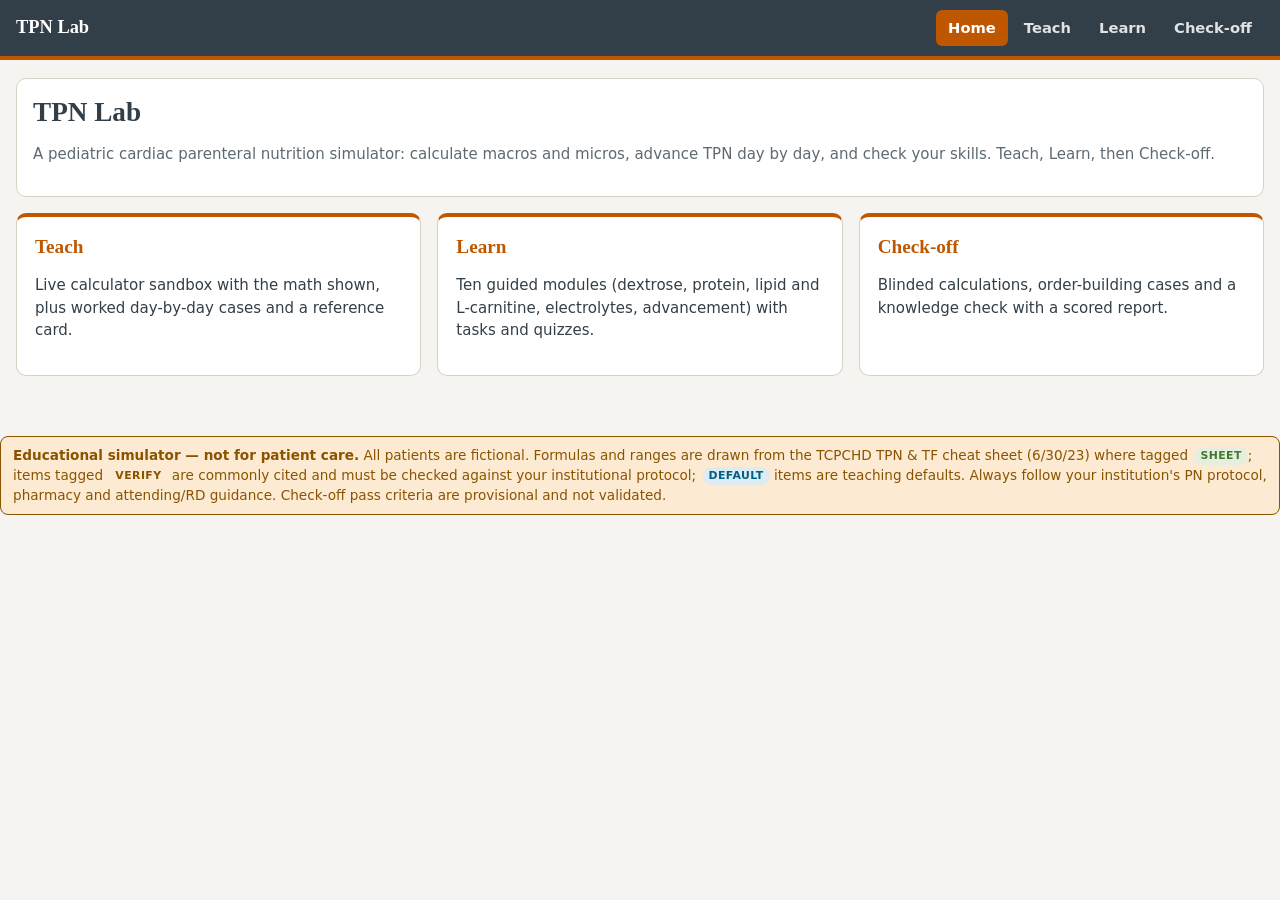
==== index.html @ 73de2a22 "Add TPN Lab: Teach/Learn/Check-off pediatric cardiac PN simulator Engine verified against the cheat " ====
<!DOCTYPE html><html lang="en"><head><meta charset="utf-8"><meta name="viewport" content="width=device-width,initial-scale=1"><title>TPN Lab</title><meta name="theme-color" content="#333F48"><style>
/* CICU TPN Lab — palette & type follow UT Austin / Dell Medical School guidance used in the other Pulse Lab sims:
   burnt orange #BF5700, charcoal #333F48, limestone #D6D2C4, shade #9CADB7; Libre Franklin + Charis SIL. */
:root{
  color-scheme: light;
  --room:#F5F4F0; --panel:#FFFFFF; --panel2:#F2F0EA; --ink:#333F48; --ink2:#5E6A72; --line:#D6D2C4;
  --accent:#BF5700; --accent-ink:#FFFFFF; --charcoal:#333F48; --shade:#9CADB7;
  --ok:#3F7A2E; --ok-bg:#E6EFDF; --warn:#8A5300; --warn-bg:#FCEBD2; --crit:#9B1C1C; --crit-bg:#F8DEDE; --info:#005F86; --info-bg:#DDEBF2;
  --dex:#D98A1F; --aa:#3E7C9A; --il:#B5547A; --ent:#6C8F4E;
  --font:'Libre Franklin',system-ui,Arial,sans-serif; --serif:'Charis SIL',Georgia,serif; --mono:ui-monospace,SFMono-Regular,Menlo,Consolas,monospace;
}
@media (prefers-color-scheme: dark){
  :root{ color-scheme: dark; --room:#1C2126; --panel:#252C32; --panel2:#2E363D; --ink:#ECEAE4; --ink2:#AEB6BC; --line:#3E4851;
    --ok:#9CCB84; --ok-bg:#24331F; --warn:#F8B866; --warn-bg:#3A2C17; --crit:#F5A3A3; --crit-bg:#432225; --info:#6FB7D6; --info-bg:#1F3340; }
}
*{box-sizing:border-box}
html{-webkit-text-size-adjust:100%}
body{margin:0;background:var(--room);color:var(--ink);font:15px/1.5 var(--font)}
h1,h2,h3{font-family:var(--serif);line-height:1.25;margin:0 0 .5em}
h1{font-size:1.7rem} h2{font-size:1.3rem} h3{font-size:1.05rem;margin-top:1.2em}
a{color:var(--accent)}
.top{background:var(--charcoal);color:#fff;border-bottom:4px solid var(--accent)}
.top .in{max-width:1280px;margin:0 auto;padding:10px 16px;display:flex;gap:16px;align-items:center;flex-wrap:wrap}
.brand{font-family:var(--serif);font-weight:700;font-size:1.15rem;color:#fff;text-decoration:none;margin-right:auto}
.top nav{display:flex;gap:4px;flex-wrap:wrap}
.top nav a{color:#fff;text-decoration:none;padding:7px 12px;border-radius:6px;font-weight:600;font-size:.92rem;opacity:.85}
.top nav a:hover,.top nav a:focus-visible{opacity:1;background:rgba(255,255,255,.12);outline:none}
.top nav a[aria-current=page]{background:var(--accent);opacity:1}
main{max-width:1280px;margin:0 auto;padding:18px 16px 60px}
.card{background:var(--panel);border:1px solid var(--line);border-radius:10px;padding:16px;margin-bottom:16px}
.card>h2:first-child,.card>h3:first-child{margin-top:0}
.lede{color:var(--ink2);margin:.25em 0 1em}
.muted{color:var(--ink2)} .small{font-size:.85rem} .mono{font-family:var(--mono)}
.disclaimer{background:var(--warn-bg);color:var(--warn);border:1px solid var(--warn);border-radius:8px;padding:8px 12px;font-size:.85rem;margin:0 0 16px}
.tag{display:inline-block;font-size:.68rem;font-weight:700;text-transform:uppercase;letter-spacing:.04em;padding:1px 6px;border-radius:999px;vertical-align:middle;margin-left:2px}
.tag-s{background:var(--ok-bg);color:var(--ok)} .tag-c{background:var(--warn-bg);color:var(--warn)} .tag-d{background:var(--info-bg);color:var(--info)}

/* buttons / inputs */
button,.btn{font:inherit;font-weight:600;border-radius:8px;border:1px solid var(--line);background:var(--panel);color:var(--ink);padding:9px 14px;cursor:pointer;min-height:40px}
button:hover{border-color:var(--accent)} button:focus-visible,input:focus-visible,select:focus-visible,summary:focus-visible{outline:3px solid var(--shade);outline-offset:1px}
button.primary{background:var(--accent);border-color:var(--accent);color:var(--accent-ink)} button.primary:hover{filter:brightness(1.08)}
button.ghost{background:transparent} button:disabled{opacity:.5;cursor:not-allowed}
input[type=number],input[type=text],select{font:inherit;color:var(--ink);background:var(--panel);border:1px solid var(--line);border-radius:6px;padding:8px 9px;width:100%;min-height:40px}
input[type=checkbox]{width:20px;height:20px;accent-color:var(--accent)}
label{font-size:.82rem;font-weight:600;color:var(--ink2);display:block;margin-bottom:3px}
.row{display:grid;gap:10px;grid-template-columns:repeat(auto-fit,minmax(130px,1fr))}
.row.two{grid-template-columns:1fr 1fr}
.unit{font-weight:400;color:var(--ink2)}
.chk{display:flex;gap:8px;align-items:center;margin:6px 0;font-weight:500;color:var(--ink)}
.seg{display:inline-flex;border:1px solid var(--line);border-radius:8px;overflow:hidden}
.seg button{border:0;border-radius:0;min-height:34px;padding:5px 10px;font-size:.82rem}
.seg button[aria-pressed=true]{background:var(--charcoal);color:#fff}

/* workspace */
.ws{display:grid;gap:16px;grid-template-columns:minmax(300px,380px) 1fr;align-items:start}
@media (max-width:980px){.ws{grid-template-columns:1fr}}
.ws-in .grp{border-top:1px solid var(--line);margin-top:12px;padding-top:10px}
.ws-in .grp:first-child{border:0;margin:0;padding:0}
.grp-t{font-family:var(--serif);font-weight:700;font-size:.9rem;margin-bottom:6px}
.lytes{display:grid;grid-template-columns:1fr 92px 64px;gap:6px 8px;align-items:center}
.lytes .nm{font-size:.88rem} .lytes .bag{font-family:var(--mono);font-size:.78rem;color:var(--ink2);text-align:right}
.lytes input{padding:6px 8px;min-height:36px}
.tiles{display:grid;gap:10px;grid-template-columns:repeat(auto-fit,minmax(150px,1fr))}
.tile{background:var(--panel2);border:1px solid var(--line);border-radius:8px;padding:10px 12px;border-top:4px solid var(--shade)}
.tile .k{font-size:.72rem;font-weight:700;text-transform:uppercase;letter-spacing:.04em;color:var(--ink2)}
.tile .v{font-family:var(--mono);font-size:1.5rem;font-weight:600;line-height:1.2}
.tile .s{font-size:.75rem;color:var(--ink2)}
.tile.ok{border-top-color:var(--ok)} .tile.low{border-top-color:var(--info)} .tile.high{border-top-color:var(--warn)} .tile.crit{border-top-color:var(--crit)}
.badge{display:inline-block;font-size:.7rem;font-weight:700;padding:1px 8px;border-radius:999px;margin-left:4px}
.b-ok{background:var(--ok-bg);color:var(--ok)} .b-low{background:var(--info-bg);color:var(--info)} .b-high{background:var(--warn-bg);color:var(--warn)} .b-crit{background:var(--crit-bg);color:var(--crit)}
.bar{display:flex;height:22px;border-radius:6px;overflow:hidden;background:var(--panel2);border:1px solid var(--line);margin:8px 0 4px}
.bar span{display:block;height:100%} .bar .dex{background:var(--dex)} .bar .aa{background:var(--aa)} .bar .il{background:var(--il)} .bar .ent{background:var(--ent)}
.legend{display:flex;gap:12px;flex-wrap:wrap;font-size:.78rem;color:var(--ink2)}
.legend i{display:inline-block;width:10px;height:10px;border-radius:2px;margin-right:4px;vertical-align:-1px}
table{border-collapse:collapse;width:100%;font-size:.88rem}
th,td{padding:6px 8px;border-bottom:1px solid var(--line);text-align:left;vertical-align:top}
th{font-size:.72rem;text-transform:uppercase;letter-spacing:.04em;color:var(--ink2)}
td.n{font-family:var(--mono);text-align:right;white-space:nowrap}
.scroll{overflow-x:auto}
.flag{border-left:5px solid var(--shade);background:var(--panel2);border-radius:6px;padding:8px 12px;margin:8px 0}
.flag.crit{border-color:var(--crit);background:var(--crit-bg)} .flag.warn{border-color:var(--warn);background:var(--warn-bg)} .flag.info{border-color:var(--info);background:var(--info-bg)}
.flag b{display:block} .flag .why{font-size:.85rem;color:var(--ink2);margin-top:2px}
.sug{display:grid;grid-template-columns:130px 1fr;gap:4px 12px;border-bottom:1px solid var(--line);padding:8px 0;font-size:.9rem}
.sug .a{font-weight:700} .sug .r{grid-column:2;color:var(--ink2);font-size:.82rem}
details{border:1px solid var(--line);border-radius:8px;padding:8px 12px;margin:8px 0;background:var(--panel)}
details>summary{cursor:pointer;font-weight:700}
.math .step{border-bottom:1px solid var(--line);padding:8px 0}
.math .t{font-weight:700} .math .f{font-family:var(--mono);font-size:.82rem;color:var(--ink2)} .math .n{font-family:var(--mono);font-size:.92rem}
.math .why{font-size:.82rem;color:var(--ink2)}

/* labs */
.labs{display:grid;gap:6px;grid-template-columns:repeat(auto-fill,minmax(112px,1fr))}
.lab{border:1px solid var(--line);background:var(--panel2);border-radius:6px;padding:6px 8px}
.lab .k{font-size:.7rem;color:var(--ink2);font-weight:700} .lab .v{font-family:var(--mono);font-size:1.05rem}
.lab .r{font-size:.66rem;color:var(--ink2)}
.lab.low{border-color:var(--info);background:var(--info-bg)} .lab.high{border-color:var(--warn);background:var(--warn-bg)}
.lab .d{font-size:.7rem}

/* day tabs, steppers */
.days{display:flex;gap:6px;flex-wrap:wrap;margin-bottom:12px}
.days button{min-height:36px;padding:5px 12px}
.days button[aria-current=true]{background:var(--charcoal);color:#fff;border-color:var(--charcoal)}
.days button.done::after{content:' ✓';color:var(--ok)}
.days button[aria-current=true].done::after{color:#fff}
.story{border-left:5px solid var(--accent);padding:6px 12px;background:var(--panel2);border-radius:6px;margin:10px 0}
.actions{display:flex;gap:10px;flex-wrap:wrap;margin-top:12px}
.callout{background:var(--info-bg);border:1px solid var(--info);color:var(--ink);border-radius:8px;padding:10px 14px;margin:10px 0}
.callout.good{background:var(--ok-bg);border-color:var(--ok)} .callout.bad{background:var(--crit-bg);border-color:var(--crit)}
.res{list-style:none;margin:8px 0;padding:0} .res li{padding:3px 0}
.res li::before{content:'○ ';color:var(--ink2)} .res li.ok::before{content:'✓ ';color:var(--ok);font-weight:700} .res li.no::before{content:'✗ ';color:var(--crit);font-weight:700}

/* learn layout */
.learn{display:grid;grid-template-columns:260px 1fr;gap:16px;align-items:start}
@media (max-width:860px){.learn{grid-template-columns:1fr}}
.side{position:sticky;top:8px} @media (max-width:860px){.side{position:static}}
.side ol,.side ul{list-style:none;margin:0;padding:0}
.side button{display:flex;width:100%;text-align:left;justify-content:space-between;gap:8px;margin-bottom:6px}
.side button[aria-current=true]{background:var(--charcoal);color:#fff;border-color:var(--charcoal)}
.prog{height:8px;background:var(--panel2);border-radius:999px;overflow:hidden;margin:6px 0 12px} .prog i{display:block;height:100%;background:var(--accent)}
.opt{display:flex;gap:10px;align-items:flex-start;padding:8px 10px;border:1px solid var(--line);border-radius:8px;margin:6px 0;cursor:pointer;background:var(--panel)}
.opt:hover{border-color:var(--accent)} .opt input{margin-top:3px}
.opt.right{background:var(--ok-bg);border-color:var(--ok)} .opt.wrong{background:var(--crit-bg);border-color:var(--crit)}
.hero{display:grid;gap:16px;grid-template-columns:repeat(auto-fit,minmax(240px,1fr))}
a.tilecard{display:block;background:var(--panel);border:1px solid var(--line);border-top:4px solid var(--accent);border-radius:10px;padding:18px;color:inherit;text-decoration:none}
a.tilecard:hover,a.tilecard:focus-visible{border-color:var(--accent);outline:none}
a.tilecard h2{color:var(--accent);margin:0 0 4px;font-size:1.2rem}
.score{font-family:var(--mono);font-size:2rem;font-weight:700}
.pass{color:var(--ok)} .fail{color:var(--crit)}
.sticky-sum{position:sticky;top:0;z-index:5;background:var(--panel);border:1px solid var(--line);border-radius:8px;padding:6px 10px;margin-bottom:12px;display:none;gap:14px;font-size:.82rem;font-family:var(--mono);flex-wrap:wrap}
@media (max-width:980px){.sticky-sum{display:flex}}
@media print{.top,.actions,.side,button{display:none!important} body{background:#fff}}
.ws>*,.row>*,.tiles>*{min-width:0}
@media (max-width:980px){.ws{grid-template-columns:minmax(0,1fr)}}
.row.two{grid-template-columns:minmax(0,1fr) minmax(0,1fr)}

</style></head><body><main id="app"><div class="card"><h1>TPN Lab</h1><p class="lede">A pediatric cardiac parenteral nutrition simulator: calculate macros and micros, advance TPN day by day, and check your skills. Teach, Learn, then Check-off.</p></div>
<div class="hero"><a class="tilecard" href="teach.html"><h2>Teach</h2><p>Live calculator sandbox with the math shown, plus worked day-by-day cases and a reference card.</p></a>
<a class="tilecard" href="learn.html"><h2>Learn</h2><p>Ten guided modules (dextrose, protein, lipid and L-carnitine, electrolytes, advancement) with tasks and quizzes.</p></a>
<a class="tilecard" href="check.html"><h2>Check-off</h2><p>Blinded calculations, order-building cases and a knowledge check with a scored report.</p></a></div></main>
<script>
/* Page chrome: header nav + disclaimer footer. */
(function (root) {
  'use strict';
  const PAGES = [['index.html', 'Home', 'home'], ['teach.html', 'Teach', 'teach'], ['learn.html', 'Learn', 'learn'], ['check.html', 'Check-off', 'check']];
  function mount(active) {
    const top = document.createElement('header'); top.className = 'top';
    top.innerHTML = `<div class="in"><a class="brand" href="index.html">TPN Lab</a><nav aria-label="Primary">${PAGES.map(p => `<a href="${p[0]}" ${p[2] === active ? 'aria-current="page"' : ''}>${p[1]}</a>`).join('')}</nav></div>`;
    document.body.insertBefore(top, document.body.firstChild);
    const ft = document.createElement('footer'); ft.className = 'disclaimer';
    ft.innerHTML = '<b>Educational simulator — not for patient care.</b> All patients are fictional. Formulas and ranges are drawn from the TCPCHD TPN &amp; TF cheat sheet (6/30/23) where tagged <span class="tag tag-s">sheet</span>; items tagged <span class="tag tag-c">verify</span> are commonly cited and must be checked against your institutional protocol; <span class="tag tag-d">default</span> items are teaching defaults. Always follow your institution\'s PN protocol, pharmacy and attending/RD guidance. Check-off pass criteria are provisional and not validated.';
    document.body.appendChild(ft);
  }
  root.TPNShell = { mount };
})(window);

TPNShell.mount('home');
</script></body></html>
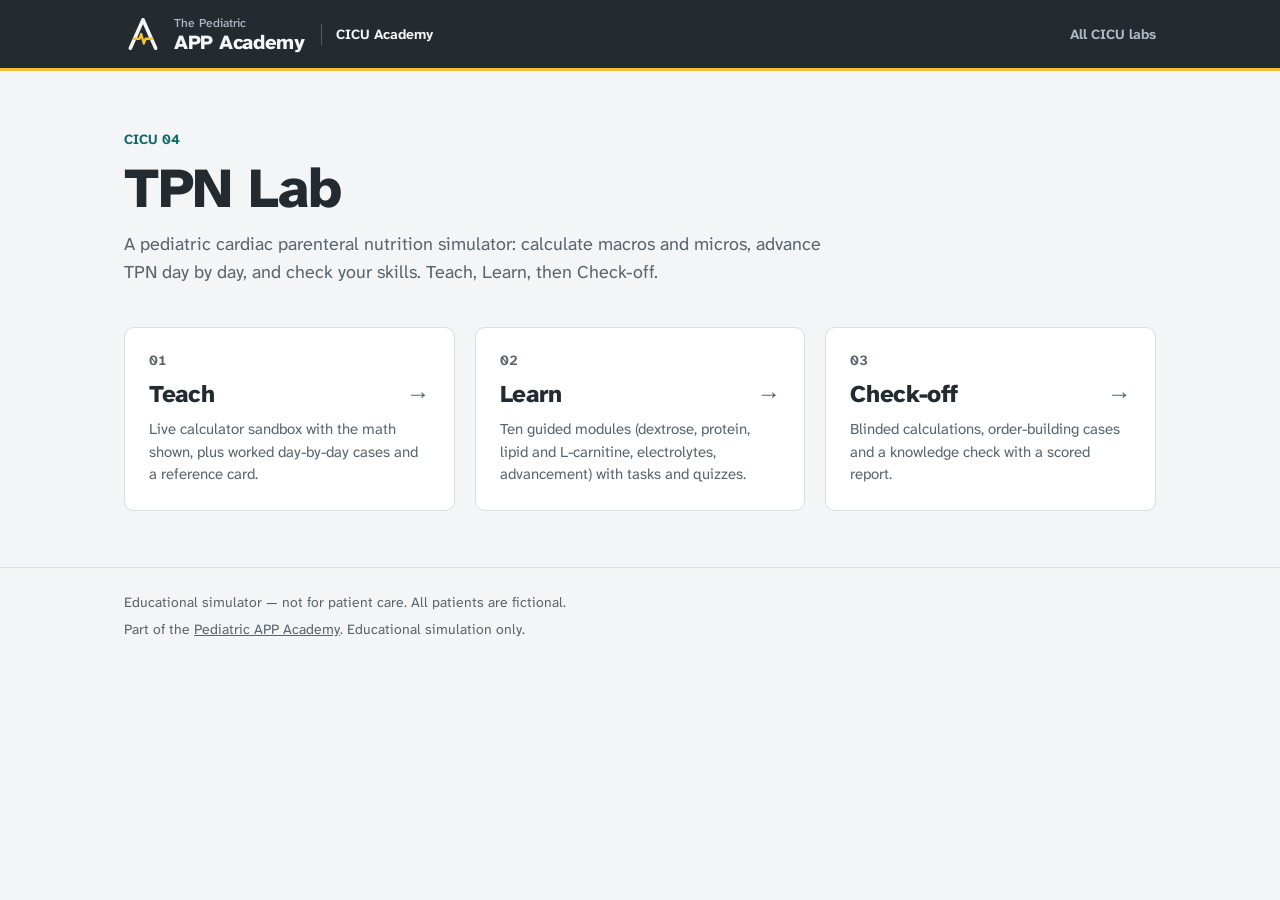
==== commit a4120127: "Re-skin with Pediatric APP Academy branding Charcoal and marker-yellow theme, Atkinson Hyperlegible " ====
--- a/index.html
+++ b/index.html
@@ -1,157 +1,71 @@
-<!DOCTYPE html><html lang="en"><head><meta charset="utf-8"><meta name="viewport" content="width=device-width,initial-scale=1"><title>TPN Lab</title><meta name="theme-color" content="#333F48"><style>
-/* CICU TPN Lab — palette & type follow UT Austin / Dell Medical School guidance used in the other Pulse Lab sims:
-   burnt orange #BF5700, charcoal #333F48, limestone #D6D2C4, shade #9CADB7; Libre Franklin + Charis SIL. */
-:root{
-  color-scheme: light;
-  --room:#F5F4F0; --panel:#FFFFFF; --panel2:#F2F0EA; --ink:#333F48; --ink2:#5E6A72; --line:#D6D2C4;
-  --accent:#BF5700; --accent-ink:#FFFFFF; --charcoal:#333F48; --shade:#9CADB7;
-  --ok:#3F7A2E; --ok-bg:#E6EFDF; --warn:#8A5300; --warn-bg:#FCEBD2; --crit:#9B1C1C; --crit-bg:#F8DEDE; --info:#005F86; --info-bg:#DDEBF2;
-  --dex:#D98A1F; --aa:#3E7C9A; --il:#B5547A; --ent:#6C8F4E;
-  --font:'Libre Franklin',system-ui,Arial,sans-serif; --serif:'Charis SIL',Georgia,serif; --mono:ui-monospace,SFMono-Regular,Menlo,Consolas,monospace;
-}
-@media (prefers-color-scheme: dark){
-  :root{ color-scheme: dark; --room:#1C2126; --panel:#252C32; --panel2:#2E363D; --ink:#ECEAE4; --ink2:#AEB6BC; --line:#3E4851;
-    --ok:#9CCB84; --ok-bg:#24331F; --warn:#F8B866; --warn-bg:#3A2C17; --crit:#F5A3A3; --crit-bg:#432225; --info:#6FB7D6; --info-bg:#1F3340; }
-}
+<!DOCTYPE html>
+<html lang="en">
+<head>
+<meta charset="utf-8">
+<meta name="viewport" content="width=device-width, initial-scale=1">
+<title>TPN Lab · Pediatric APP Academy</title>
+<meta name="description" content="A pediatric cardiac parenteral nutrition simulator: calculate macros and micros, advance TPN day by day, and check your skills. Teach, Learn, then Check-off.">
+<meta name="theme-color" content="#232A30">
+<link rel="icon" href="data:image/svg+xml,<svg xmlns=%27http://www.w3.org/2000/svg%27 width='36' height='36' viewBox='0 0 48 48' aria-hidden='true'><path d='M8 42 L24 6 L40 42' fill='none' stroke='%23232A30' stroke-width='4.5' stroke-linejoin='round' stroke-linecap='round'/><path d='M12.5 30 H19.5 L21.75 24 L25 36 L27.25 30 H35.5' fill='none' stroke='%23A57A00' stroke-width='3' stroke-linejoin='round' stroke-linecap='round'/></svg>">
+<link rel="preconnect" href="https://fonts.googleapis.com"><link rel="preconnect" href="https://fonts.gstatic.com" crossorigin>
+<link href="https://fonts.googleapis.com/css2?family=Atkinson+Hyperlegible+Next:wght@400;500;700;800&display=swap" rel="stylesheet">
+<!-- Generated by pediatric-app-academy/tools/landing.py — edit there, not here. -->
+<style>
+:root{--paper:#F4F5F6;--surface:#FFFFFF;--sunken:#E9ECEE;--ink:#232A30;--muted:#5A646C;--line:#DADFE3;--action:#232A30;--on-action:#FFFFFF;--tint:#E6E9EC;
+--deep:#232A30;--deep-ink:#F4F5F6;--deep-muted:#AEB8C1;--hl:#F2C230;--hl-deep:#A57A00;--hl-tint:#FBF0CC;--cicu:#0E6B66;--cicu-tint:#DDEFEC;color-scheme:light}
+@media (prefers-color-scheme:dark){:root{--paper:#14191E;--surface:#1C232A;--sunken:#232B33;--ink:#E8ECEF;--muted:#9FAAB4;--line:#313B45;--action:#F2C230;--on-action:#14191E;--tint:#2A3239;
+--deep:#26313B;--hl-deep:#F2C230;--hl-tint:#3A3424;--cicu:#4CC2B6;--cicu-tint:#163B39;color-scheme:dark}}
 *{box-sizing:border-box}
-html{-webkit-text-size-adjust:100%}
-body{margin:0;background:var(--room);color:var(--ink);font:15px/1.5 var(--font)}
-h1,h2,h3{font-family:var(--serif);line-height:1.25;margin:0 0 .5em}
-h1{font-size:1.7rem} h2{font-size:1.3rem} h3{font-size:1.05rem;margin-top:1.2em}
-a{color:var(--accent)}
-.top{background:var(--charcoal);color:#fff;border-bottom:4px solid var(--accent)}
-.top .in{max-width:1280px;margin:0 auto;padding:10px 16px;display:flex;gap:16px;align-items:center;flex-wrap:wrap}
-.brand{font-family:var(--serif);font-weight:700;font-size:1.15rem;color:#fff;text-decoration:none;margin-right:auto}
-.top nav{display:flex;gap:4px;flex-wrap:wrap}
-.top nav a{color:#fff;text-decoration:none;padding:7px 12px;border-radius:6px;font-weight:600;font-size:.92rem;opacity:.85}
-.top nav a:hover,.top nav a:focus-visible{opacity:1;background:rgba(255,255,255,.12);outline:none}
-.top nav a[aria-current=page]{background:var(--accent);opacity:1}
-main{max-width:1280px;margin:0 auto;padding:18px 16px 60px}
-.card{background:var(--panel);border:1px solid var(--line);border-radius:10px;padding:16px;margin-bottom:16px}
-.card>h2:first-child,.card>h3:first-child{margin-top:0}
-.lede{color:var(--ink2);margin:.25em 0 1em}
-.muted{color:var(--ink2)} .small{font-size:.85rem} .mono{font-family:var(--mono)}
-.disclaimer{background:var(--warn-bg);color:var(--warn);border:1px solid var(--warn);border-radius:8px;padding:8px 12px;font-size:.85rem;margin:0 0 16px}
-.tag{display:inline-block;font-size:.68rem;font-weight:700;text-transform:uppercase;letter-spacing:.04em;padding:1px 6px;border-radius:999px;vertical-align:middle;margin-left:2px}
-.tag-s{background:var(--ok-bg);color:var(--ok)} .tag-c{background:var(--warn-bg);color:var(--warn)} .tag-d{background:var(--info-bg);color:var(--info)}
-
-/* buttons / inputs */
-button,.btn{font:inherit;font-weight:600;border-radius:8px;border:1px solid var(--line);background:var(--panel);color:var(--ink);padding:9px 14px;cursor:pointer;min-height:40px}
-button:hover{border-color:var(--accent)} button:focus-visible,input:focus-visible,select:focus-visible,summary:focus-visible{outline:3px solid var(--shade);outline-offset:1px}
-button.primary{background:var(--accent);border-color:var(--accent);color:var(--accent-ink)} button.primary:hover{filter:brightness(1.08)}
-button.ghost{background:transparent} button:disabled{opacity:.5;cursor:not-allowed}
-input[type=number],input[type=text],select{font:inherit;color:var(--ink);background:var(--panel);border:1px solid var(--line);border-radius:6px;padding:8px 9px;width:100%;min-height:40px}
-input[type=checkbox]{width:20px;height:20px;accent-color:var(--accent)}
-label{font-size:.82rem;font-weight:600;color:var(--ink2);display:block;margin-bottom:3px}
-.row{display:grid;gap:10px;grid-template-columns:repeat(auto-fit,minmax(130px,1fr))}
-.row.two{grid-template-columns:1fr 1fr}
-.unit{font-weight:400;color:var(--ink2)}
-.chk{display:flex;gap:8px;align-items:center;margin:6px 0;font-weight:500;color:var(--ink)}
-.seg{display:inline-flex;border:1px solid var(--line);border-radius:8px;overflow:hidden}
-.seg button{border:0;border-radius:0;min-height:34px;padding:5px 10px;font-size:.82rem}
-.seg button[aria-pressed=true]{background:var(--charcoal);color:#fff}
-
-/* workspace */
-.ws{display:grid;gap:16px;grid-template-columns:minmax(300px,380px) 1fr;align-items:start}
-@media (max-width:980px){.ws{grid-template-columns:1fr}}
-.ws-in .grp{border-top:1px solid var(--line);margin-top:12px;padding-top:10px}
-.ws-in .grp:first-child{border:0;margin:0;padding:0}
-.grp-t{font-family:var(--serif);font-weight:700;font-size:.9rem;margin-bottom:6px}
-.lytes{display:grid;grid-template-columns:1fr 92px 64px;gap:6px 8px;align-items:center}
-.lytes .nm{font-size:.88rem} .lytes .bag{font-family:var(--mono);font-size:.78rem;color:var(--ink2);text-align:right}
-.lytes input{padding:6px 8px;min-height:36px}
-.tiles{display:grid;gap:10px;grid-template-columns:repeat(auto-fit,minmax(150px,1fr))}
-.tile{background:var(--panel2);border:1px solid var(--line);border-radius:8px;padding:10px 12px;border-top:4px solid var(--shade)}
-.tile .k{font-size:.72rem;font-weight:700;text-transform:uppercase;letter-spacing:.04em;color:var(--ink2)}
-.tile .v{font-family:var(--mono);font-size:1.5rem;font-weight:600;line-height:1.2}
-.tile .s{font-size:.75rem;color:var(--ink2)}
-.tile.ok{border-top-color:var(--ok)} .tile.low{border-top-color:var(--info)} .tile.high{border-top-color:var(--warn)} .tile.crit{border-top-color:var(--crit)}
-.badge{display:inline-block;font-size:.7rem;font-weight:700;padding:1px 8px;border-radius:999px;margin-left:4px}
-.b-ok{background:var(--ok-bg);color:var(--ok)} .b-low{background:var(--info-bg);color:var(--info)} .b-high{background:var(--warn-bg);color:var(--warn)} .b-crit{background:var(--crit-bg);color:var(--crit)}
-.bar{display:flex;height:22px;border-radius:6px;overflow:hidden;background:var(--panel2);border:1px solid var(--line);margin:8px 0 4px}
-.bar span{display:block;height:100%} .bar .dex{background:var(--dex)} .bar .aa{background:var(--aa)} .bar .il{background:var(--il)} .bar .ent{background:var(--ent)}
-.legend{display:flex;gap:12px;flex-wrap:wrap;font-size:.78rem;color:var(--ink2)}
-.legend i{display:inline-block;width:10px;height:10px;border-radius:2px;margin-right:4px;vertical-align:-1px}
-table{border-collapse:collapse;width:100%;font-size:.88rem}
-th,td{padding:6px 8px;border-bottom:1px solid var(--line);text-align:left;vertical-align:top}
-th{font-size:.72rem;text-transform:uppercase;letter-spacing:.04em;color:var(--ink2)}
-td.n{font-family:var(--mono);text-align:right;white-space:nowrap}
-.scroll{overflow-x:auto}
-.flag{border-left:5px solid var(--shade);background:var(--panel2);border-radius:6px;padding:8px 12px;margin:8px 0}
-.flag.crit{border-color:var(--crit);background:var(--crit-bg)} .flag.warn{border-color:var(--warn);background:var(--warn-bg)} .flag.info{border-color:var(--info);background:var(--info-bg)}
-.flag b{display:block} .flag .why{font-size:.85rem;color:var(--ink2);margin-top:2px}
-.sug{display:grid;grid-template-columns:130px 1fr;gap:4px 12px;border-bottom:1px solid var(--line);padding:8px 0;font-size:.9rem}
-.sug .a{font-weight:700} .sug .r{grid-column:2;color:var(--ink2);font-size:.82rem}
-details{border:1px solid var(--line);border-radius:8px;padding:8px 12px;margin:8px 0;background:var(--panel)}
-details>summary{cursor:pointer;font-weight:700}
-.math .step{border-bottom:1px solid var(--line);padding:8px 0}
-.math .t{font-weight:700} .math .f{font-family:var(--mono);font-size:.82rem;color:var(--ink2)} .math .n{font-family:var(--mono);font-size:.92rem}
-.math .why{font-size:.82rem;color:var(--ink2)}
-
-/* labs */
-.labs{display:grid;gap:6px;grid-template-columns:repeat(auto-fill,minmax(112px,1fr))}
-.lab{border:1px solid var(--line);background:var(--panel2);border-radius:6px;padding:6px 8px}
-.lab .k{font-size:.7rem;color:var(--ink2);font-weight:700} .lab .v{font-family:var(--mono);font-size:1.05rem}
-.lab .r{font-size:.66rem;color:var(--ink2)}
-.lab.low{border-color:var(--info);background:var(--info-bg)} .lab.high{border-color:var(--warn);background:var(--warn-bg)}
-.lab .d{font-size:.7rem}
-
-/* day tabs, steppers */
-.days{display:flex;gap:6px;flex-wrap:wrap;margin-bottom:12px}
-.days button{min-height:36px;padding:5px 12px}
-.days button[aria-current=true]{background:var(--charcoal);color:#fff;border-color:var(--charcoal)}
-.days button.done::after{content:' ✓';color:var(--ok)}
-.days button[aria-current=true].done::after{color:#fff}
-.story{border-left:5px solid var(--accent);padding:6px 12px;background:var(--panel2);border-radius:6px;margin:10px 0}
-.actions{display:flex;gap:10px;flex-wrap:wrap;margin-top:12px}
-.callout{background:var(--info-bg);border:1px solid var(--info);color:var(--ink);border-radius:8px;padding:10px 14px;margin:10px 0}
-.callout.good{background:var(--ok-bg);border-color:var(--ok)} .callout.bad{background:var(--crit-bg);border-color:var(--crit)}
-.res{list-style:none;margin:8px 0;padding:0} .res li{padding:3px 0}
-.res li::before{content:'○ ';color:var(--ink2)} .res li.ok::before{content:'✓ ';color:var(--ok);font-weight:700} .res li.no::before{content:'✗ ';color:var(--crit);font-weight:700}
-
-/* learn layout */
-.learn{display:grid;grid-template-columns:260px 1fr;gap:16px;align-items:start}
-@media (max-width:860px){.learn{grid-template-columns:1fr}}
-.side{position:sticky;top:8px} @media (max-width:860px){.side{position:static}}
-.side ol,.side ul{list-style:none;margin:0;padding:0}
-.side button{display:flex;width:100%;text-align:left;justify-content:space-between;gap:8px;margin-bottom:6px}
-.side button[aria-current=true]{background:var(--charcoal);color:#fff;border-color:var(--charcoal)}
-.prog{height:8px;background:var(--panel2);border-radius:999px;overflow:hidden;margin:6px 0 12px} .prog i{display:block;height:100%;background:var(--accent)}
-.opt{display:flex;gap:10px;align-items:flex-start;padding:8px 10px;border:1px solid var(--line);border-radius:8px;margin:6px 0;cursor:pointer;background:var(--panel)}
-.opt:hover{border-color:var(--accent)} .opt input{margin-top:3px}
-.opt.right{background:var(--ok-bg);border-color:var(--ok)} .opt.wrong{background:var(--crit-bg);border-color:var(--crit)}
-.hero{display:grid;gap:16px;grid-template-columns:repeat(auto-fit,minmax(240px,1fr))}
-a.tilecard{display:block;background:var(--panel);border:1px solid var(--line);border-top:4px solid var(--accent);border-radius:10px;padding:18px;color:inherit;text-decoration:none}
-a.tilecard:hover,a.tilecard:focus-visible{border-color:var(--accent);outline:none}
-a.tilecard h2{color:var(--accent);margin:0 0 4px;font-size:1.2rem}
-.score{font-family:var(--mono);font-size:2rem;font-weight:700}
-.pass{color:var(--ok)} .fail{color:var(--crit)}
-.sticky-sum{position:sticky;top:0;z-index:5;background:var(--panel);border:1px solid var(--line);border-radius:8px;padding:6px 10px;margin-bottom:12px;display:none;gap:14px;font-size:.82rem;font-family:var(--mono);flex-wrap:wrap}
-@media (max-width:980px){.sticky-sum{display:flex}}
-@media print{.top,.actions,.side,button{display:none!important} body{background:#fff}}
-.ws>*,.row>*,.tiles>*{min-width:0}
-@media (max-width:980px){.ws{grid-template-columns:minmax(0,1fr)}}
-.row.two{grid-template-columns:minmax(0,1fr) minmax(0,1fr)}
-
-</style></head><body><main id="app"><div class="card"><h1>TPN Lab</h1><p class="lede">A pediatric cardiac parenteral nutrition simulator: calculate macros and micros, advance TPN day by day, and check your skills. Teach, Learn, then Check-off.</p></div>
-<div class="hero"><a class="tilecard" href="teach.html"><h2>Teach</h2><p>Live calculator sandbox with the math shown, plus worked day-by-day cases and a reference card.</p></a>
-<a class="tilecard" href="learn.html"><h2>Learn</h2><p>Ten guided modules (dextrose, protein, lipid and L-carnitine, electrolytes, advancement) with tasks and quizzes.</p></a>
-<a class="tilecard" href="check.html"><h2>Check-off</h2><p>Blinded calculations, order-building cases and a knowledge check with a scored report.</p></a></div></main>
-<script>
-/* Page chrome: header nav + disclaimer footer. */
-(function (root) {
-  'use strict';
-  const PAGES = [['index.html', 'Home', 'home'], ['teach.html', 'Teach', 'teach'], ['learn.html', 'Learn', 'learn'], ['check.html', 'Check-off', 'check']];
-  function mount(active) {
-    const top = document.createElement('header'); top.className = 'top';
-    top.innerHTML = `<div class="in"><a class="brand" href="index.html">TPN Lab</a><nav aria-label="Primary">${PAGES.map(p => `<a href="${p[0]}" ${p[2] === active ? 'aria-current="page"' : ''}>${p[1]}</a>`).join('')}</nav></div>`;
-    document.body.insertBefore(top, document.body.firstChild);
-    const ft = document.createElement('footer'); ft.className = 'disclaimer';
-    ft.innerHTML = '<b>Educational simulator — not for patient care.</b> All patients are fictional. Formulas and ranges are drawn from the TCPCHD TPN &amp; TF cheat sheet (6/30/23) where tagged <span class="tag tag-s">sheet</span>; items tagged <span class="tag tag-c">verify</span> are commonly cited and must be checked against your institutional protocol; <span class="tag tag-d">default</span> items are teaching defaults. Always follow your institution\'s PN protocol, pharmacy and attending/RD guidance. Check-off pass criteria are provisional and not validated.';
-    document.body.appendChild(ft);
-  }
-  root.TPNShell = { mount };
-})(window);
-
-TPNShell.mount('home');
-</script></body></html>+body{margin:0;background:var(--paper);color:var(--ink);font:16px/1.5 "Atkinson Hyperlegible Next","Segoe UI","Helvetica Neue",Arial,sans-serif;font-variant-numeric:tabular-nums}
+a{color:inherit}
+:focus-visible{outline:2px solid var(--action);outline-offset:3px}
+.wrap{max-width:1080px;margin:0 auto;padding:0 24px}
+.mast{background:var(--deep);color:var(--deep-ink);border-bottom:3px solid var(--hl)}
+.mast .wrap{display:flex;align-items:center;justify-content:space-between;gap:16px;min-height:68px;flex-wrap:wrap}
+.lock{display:inline-flex;align-items:center;gap:12px;text-decoration:none;color:var(--deep-ink);line-height:1}
+.lock .t{display:flex;flex-direction:column}.lock small{font-size:12px;font-weight:500;color:var(--deep-muted)}.lock b{font-size:20px;font-weight:800;letter-spacing:-.015em;margin-top:3px}
+.prog{font-size:14px;font-weight:700;color:var(--deep-ink);border-left:1px solid rgba(244,245,246,.25);padding-left:14px;margin-left:2px}
+.mast nav a{color:var(--deep-muted);text-decoration:none;font-weight:700;font-size:14px}.mast nav a:hover{color:var(--deep-ink);text-decoration:underline;text-decoration-color:var(--hl);text-decoration-thickness:2px;text-underline-offset:4px}
+.hero{padding:56px 0 40px}
+.code{display:inline-block;font-weight:700;font-size:14px;color:var(--cicu);margin-bottom:10px}
+h1{font-size:clamp(36px,6vw,56px);line-height:1.02;letter-spacing:-.025em;font-weight:800;margin:0 0 14px;max-width:16ch}
+.lede{font-size:18px;line-height:1.55;color:var(--muted);margin:0;max-width:60ch}
+.modes{display:grid;grid-template-columns:repeat(auto-fit,minmax(240px,1fr));gap:20px;padding-bottom:56px}
+a.mode{display:flex;flex-direction:column;gap:10px;background:var(--surface);border:1px solid var(--line);border-radius:10px;padding:22px 24px 24px;text-decoration:none;transition:border-color .15s}
+a.mode .n{font-weight:700;font-size:14px;color:var(--muted)}
+a.mode h2{margin:0;font-size:24px;line-height:1.15;font-weight:800;letter-spacing:-.015em;display:flex;justify-content:space-between;gap:12px}
+a.mode h2 .ar{color:var(--muted);transition:transform .15s,color .15s}
+a.mode p{margin:0;color:var(--muted);font-size:15px}
+a.mode:hover{border-color:var(--ink)}a.mode:hover h2 .ar{transform:translateX(4px);color:var(--ink)}
+a.mode:hover h2 span:first-child{text-decoration:underline;text-decoration-color:var(--hl);text-decoration-thickness:3px;text-underline-offset:5px}
+footer{border-top:1px solid var(--line);color:var(--muted);font-size:14px;padding:24px 0 40px}
+footer p{margin:0 0 6px;max-width:80ch}
+/* hub */
+.hubhero{display:grid;grid-template-columns:minmax(0,1.4fr) minmax(0,1fr);gap:24px;padding:56px 0 48px;align-items:stretch}
+.hubhero h1{font-size:clamp(40px,7vw,72px);max-width:12ch}
+.pearl{background:var(--hl);color:#232A30;border-radius:16px;padding:28px;display:flex;flex-direction:column;justify-content:space-between;gap:24px}
+.pearl b{font-size:22px;line-height:1.25;font-weight:800;letter-spacing:-.01em}
+.pearl span{font-size:14px;font-weight:700}
+.track{display:flex;align-items:baseline;justify-content:space-between;gap:16px;flex-wrap:wrap;background:var(--cicu-tint);border-radius:10px;padding:16px 22px;margin-bottom:20px}
+.track h2{margin:0;font-size:22px;font-weight:800;color:var(--cicu);letter-spacing:-.01em}
+.track p{margin:0;color:var(--ink);font-size:15px}
+.labs{display:grid;grid-template-columns:repeat(auto-fit,minmax(300px,1fr));gap:20px;padding-bottom:56px}
+.lab{background:var(--surface);border:1px solid var(--line);border-radius:10px;display:flex;flex-direction:column;overflow:hidden}
+.lab .hd{padding:20px 24px 16px}
+.lab .hd .code{margin-bottom:6px}
+.lab h3{margin:0 0 8px;font-size:26px;line-height:1.1;font-weight:800;letter-spacing:-.015em}
+.lab h3 a{text-decoration:none}.lab h3 a:hover{text-decoration:underline;text-decoration-color:var(--hl);text-decoration-thickness:3px;text-underline-offset:5px}
+.lab .hd p{margin:0;color:var(--muted);font-size:15px}
+.lab ul{list-style:none;margin:auto 0 0;padding:0;border-top:1px solid var(--line)}
+.lab li+li{border-top:1px solid var(--line)}
+.lab li a{display:grid;grid-template-columns:34px 1fr auto;align-items:center;padding:12px 24px;text-decoration:none;font-weight:700;font-size:15px}
+.lab li a .n{color:var(--muted);font-size:13px}.lab li a .ar{color:var(--muted);transition:transform .15s}
+.lab li a:hover{background:var(--tint)}.lab li a:hover .ar{transform:translateX(3px);color:var(--ink)}
+@media (max-width:720px){.wrap{padding:0 16px}.hubhero{grid-template-columns:1fr;padding:40px 0 32px}.hero{padding:40px 0 28px}.lock .t small{display:none}.prog{display:none}}
+@media (prefers-reduced-motion:reduce){*{transition:none!important}}
+</style>
+</head>
+<body>
+<header class="mast"><div class="wrap"><div style="display:flex;align-items:center;gap:14px"><a class="lock" href="https://kayleighatodd-88.github.io/pediatric-app-academy/" aria-label="Pediatric APP Academy home"><svg width="38" height="38" viewBox="0 0 48 48" aria-hidden="true"><path d="M8 42 L24 6 L40 42" fill="none" stroke="#F4F5F6" stroke-width="4.5" stroke-linejoin="round" stroke-linecap="round"/><path d="M12.5 30 H19.5 L21.75 24 L25 36 L27.25 30 H35.5" fill="none" stroke="#F2C230" stroke-width="3" stroke-linejoin="round" stroke-linecap="round"/></svg><span class="t"><small>The Pediatric</small><b>APP Academy</b></span></a><span class="prog">CICU Academy</span></div><nav aria-label="Academy"><a href="https://kayleighatodd-88.github.io/pediatric-app-academy/">All CICU labs</a></nav></div></header><main class="wrap"><section class="hero"><span class="code">CICU 04</span><h1>TPN Lab</h1><p class="lede">A pediatric cardiac parenteral nutrition simulator: calculate macros and micros, advance TPN day by day, and check your skills. Teach, Learn, then Check-off.</p></section><section class="modes" aria-label="Modes"><a class="mode" href="teach.html"><span class="n">01</span><h2><span>Teach</span><span class="ar" aria-hidden="true">→</span></h2><p>Live calculator sandbox with the math shown, plus worked day-by-day cases and a reference card.</p></a><a class="mode" href="learn.html"><span class="n">02</span><h2><span>Learn</span><span class="ar" aria-hidden="true">→</span></h2><p>Ten guided modules (dextrose, protein, lipid and L-carnitine, electrolytes, advancement) with tasks and quizzes.</p></a><a class="mode" href="check.html"><span class="n">03</span><h2><span>Check-off</span><span class="ar" aria-hidden="true">→</span></h2><p>Blinded calculations, order-building cases and a knowledge check with a scored report.</p></a></section></main><footer><div class="wrap"><p>Educational simulator — not for patient care. All patients are fictional.</p><p>Part of the <a href="https://kayleighatodd-88.github.io/pediatric-app-academy/">Pediatric APP Academy</a>. Educational simulation only.</p></div></footer>
+</body>
+</html>
